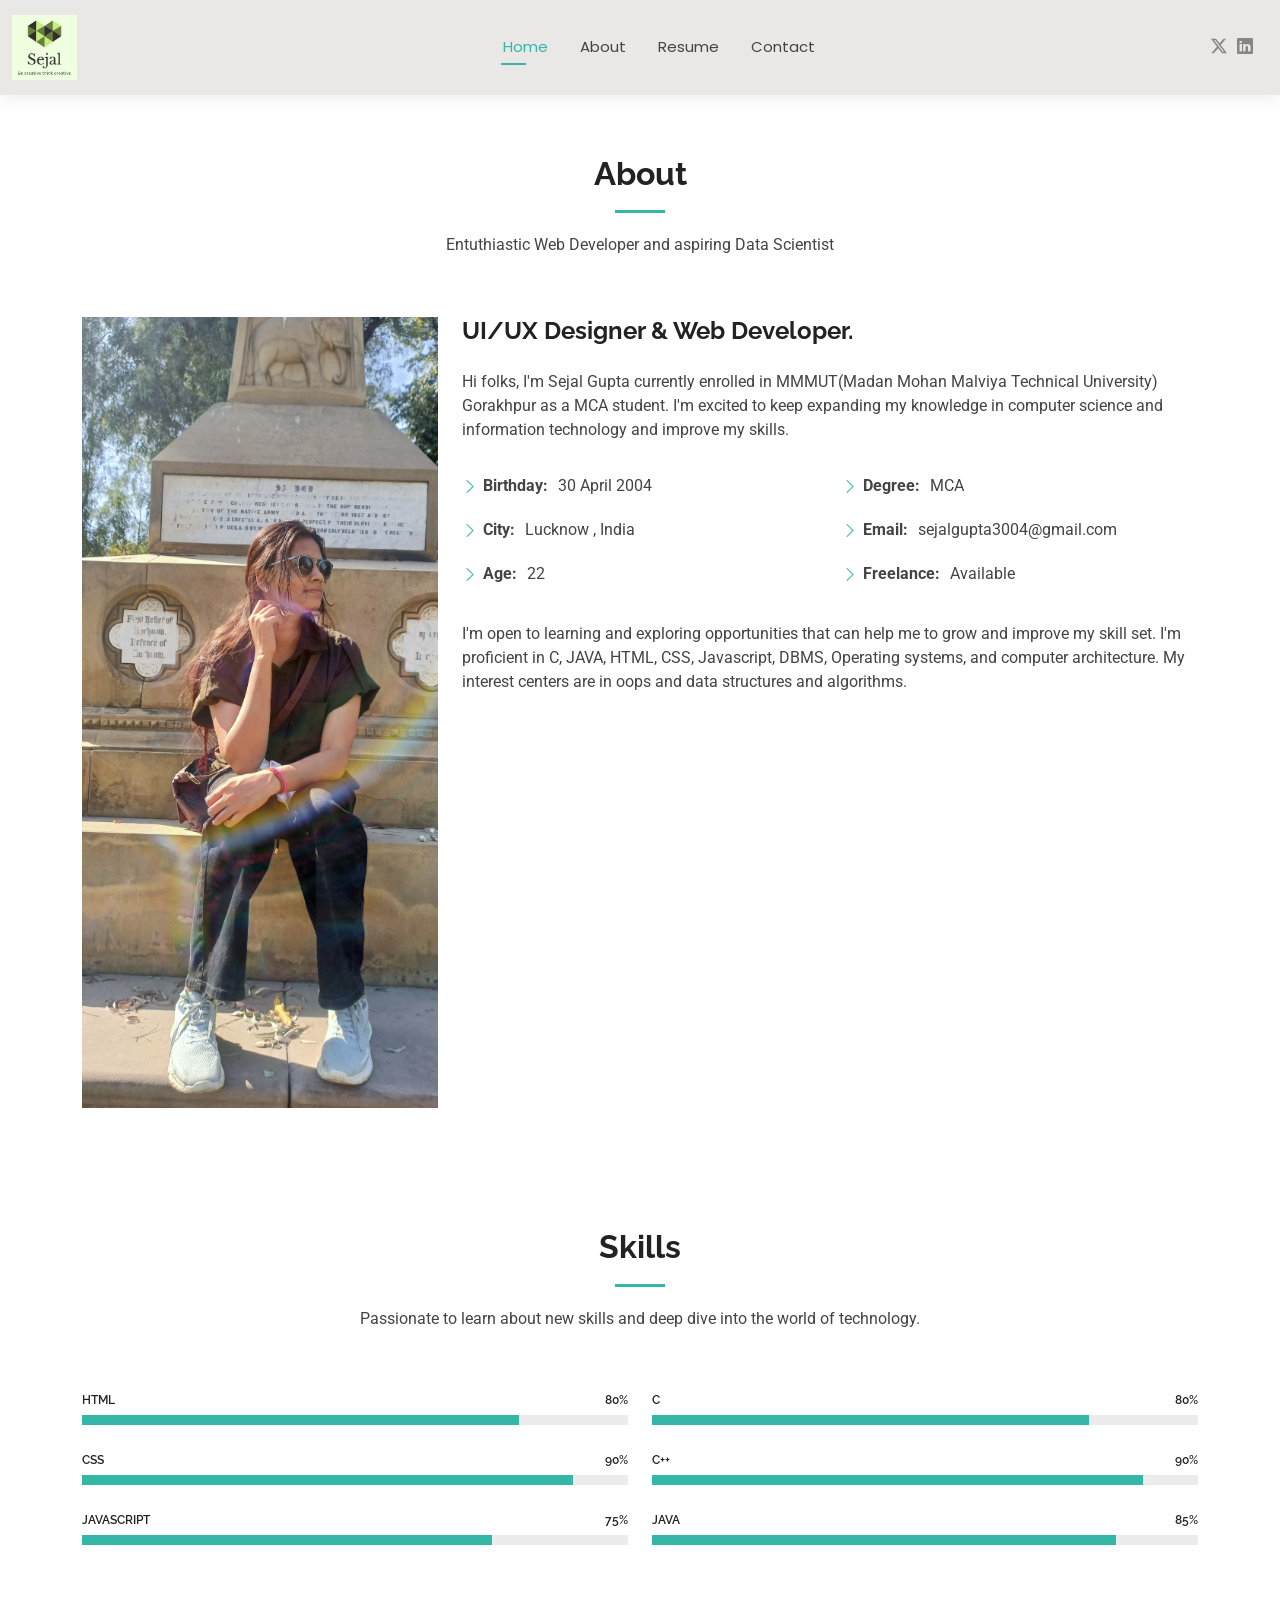
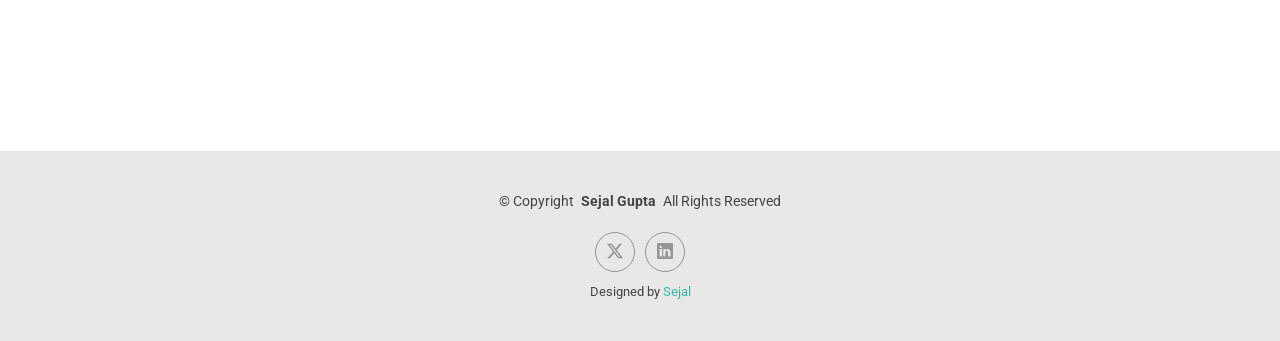
==== about.html @ 352a652d "initialCommit" ====
<!DOCTYPE html>
<html lang="en">

<head>
  <meta charset="utf-8">
  <meta content="width=device-width, initial-scale=1.0" name="viewport">
  <title>Portfolio - Sejal Gupta</title>
  <meta name="description" content="">
  <meta name="keywords" content="">

  <!-- Favicons -->
  <link href="assets/img/favicon.png" rel="icon">
  <link href="assets/img/apple-touch-icon.png" rel="apple-touch-icon">

  <!-- Fonts -->
  <link href="https://fonts.googleapis.com" rel="preconnect">
  <link href="https://fonts.gstatic.com" rel="preconnect" crossorigin>
  <link href="https://fonts.googleapis.com/css2?family=Roboto:ital,wght@0,100;0,300;0,400;0,500;0,700;0,900;1,100;1,300;1,400;1,500;1,700;1,900&family=Poppins:ital,wght@0,100;0,200;0,300;0,400;0,500;0,600;0,700;0,800;0,900;1,100;1,200;1,300;1,400;1,500;1,600;1,700;1,800;1,900&family=Raleway:ital,wght@0,100;0,200;0,300;0,400;0,500;0,600;0,700;0,800;0,900;1,100;1,200;1,300;1,400;1,500;1,600;1,700;1,800;1,900&display=swap" rel="stylesheet">

  <!-- Vendor CSS Files -->
  <link href="assets/vendor/bootstrap/css/bootstrap.min.css" rel="stylesheet">
  <link href="assets/vendor/bootstrap-icons/bootstrap-icons.css" rel="stylesheet">
  <!-- Main CSS File -->
  <link href="assets/css/main.css" rel="stylesheet">


</head>

<body class="about-page">

  <header id="header" class="header d-flex align-items-center light-background sticky-top">
    <div class="container-fluid position-relative d-flex align-items-center justify-content-between">

      <a href="index.html" class="logo d-flex align-items-center me-auto me-xl-0">
        <!-- Uncomment the line below if you also wish to use an image logo -->
        <!-- <img src="assets/img/logo.png" alt=""> -->
        <h1 class="sitename"><img width="75%" src="./assets/img/logo1.png" /></h1>
      </a>

      <nav id="navmenu" class="navmenu">
        <ul>
          <li><a href="index.html" class="active">Home</a></li>
          <li><a href="about.html">About</a></li>
          <li><a href="resume.html">Resume</a></li>
          <!-- <li><a href="portfolio.html">Portfolio</a></li> -->
        
          <li><a href="contact.html">Contact</a></li>
        </ul>
        <i class="mobile-nav-toggle d-xl-none bi bi-list"></i>
      </nav>

      <div class="header-social-links">
        <a href="#" class="twitter"><i class="bi bi-twitter-x"></i></a>
        <a href="#" class="linkedin"><i class="bi bi-linkedin"></i></a>
      </div>

    </div>
  </header>

  <main class="main">

    <!-- About Section -->
    <section id="about" class="about section">

      <!-- Section Title -->
      <div class="container section-title" data-aos="fade-up">
        <h2>About</h2>
        <p>Entuthiastic Web Developer and aspiring Data Scientist</p>
      </div><!-- End Section Title -->

      <div class="container" data-aos="fade-up" data-aos-delay="100">

        <div class="row gy-4 justify-content-center">
          <div class="col-lg-4">
            <img src="assets/img/imgs1.jpeg" class="img-fluid" alt="">
          </div>
          <div class="col-lg-8 content">
            <h2>UI/UX Designer &amp; Web Developer.</h2>
            <p class="py-3">
              Hi folks, I'm Sejal Gupta currently enrolled in MMMUT(Madan Mohan Malviya Technical University) Gorakhpur as a MCA student. I'm excited to keep expanding my knowledge in computer science and information technology and improve my skills. 

            </p>
            <div class="row">
              <div class="col-lg-6">
                <ul>
                  <li><i class="bi bi-chevron-right"></i> <strong>Birthday:</strong> <span>30 April 2004</span></li>
          
                  <li><i class="bi bi-chevron-right"></i> <strong>City:</strong> <span>Lucknow , India</span></li>
                  <li><i class="bi bi-chevron-right"></i> <strong>Age:</strong> <span>22</span></li>
                </ul>
              </div>
              <div class="col-lg-6">
                <ul>
                 
                  <li><i class="bi bi-chevron-right"></i> <strong>Degree:</strong> <span>MCA</span></li>
                  <li><i class="bi bi-chevron-right"></i> <strong>Email:</strong> <span>sejalgupta3004@gmail.com</span></li>
                  <li><i class="bi bi-chevron-right"></i> <strong>Freelance:</strong> <span>Available</span></li>
                </ul>
              </div>
            </div>
            <p class="py-3">
              I'm open to learning and exploring opportunities that can help me to grow and improve my skill set.

I'm proficient in C, JAVA, HTML, CSS, Javascript, DBMS, Operating systems, and computer architecture. My interest centers are in oops and data structures and algorithms.
             
            </p>
          </div>
        </div>

      </div>

    </section><!-- /About Section -->

    <!-- Skills Section -->
    <section id="skills" class="skills section">

      <!-- Section Title -->
      <div class="container section-title" data-aos="fade-up">
        <h2>Skills</h2>
        <p>Passionate to learn about new skills and deep dive into the world of technology.</p>
      </div><!-- End Section Title -->

      <div class="container" data-aos="fade-up" data-aos-delay="100">

        <div class="row skills-content skills-animation">

          <div class="col-lg-6">

            <div class="progress">
              <span class="skill"><span>HTML</span> <i class="val">80%</i></span>
              <div class="progress-bar-wrap">
                <div class="progress-bar" role="progressbar" aria-valuenow="80" aria-valuemin="0" aria-valuemax="100"></div>
              </div>
            </div><!-- End Skills Item -->

            <div class="progress">
              <span class="skill"><span>CSS</span> <i class="val">90%</i></span>
              <div class="progress-bar-wrap">
                <div class="progress-bar" role="progressbar" aria-valuenow="90" aria-valuemin="0" aria-valuemax="100"></div>
              </div>
            </div><!-- End Skills Item -->

            <div class="progress">
              <span class="skill"><span>JavaScript</span> <i class="val">75%</i></span>
              <div class="progress-bar-wrap">
                <div class="progress-bar" role="progressbar" aria-valuenow="75" aria-valuemin="0" aria-valuemax="100"></div>
              </div>
            </div><!-- End Skills Item -->

          </div>

          <div class="col-lg-6">

            <div class="progress">
              <span class="skill"><span>C</span> <i class="val">80%</i></span>
              <div class="progress-bar-wrap">
                <div class="progress-bar" role="progressbar" aria-valuenow="80" aria-valuemin="0" aria-valuemax="100"></div>
              </div>
            </div><!-- End Skills Item -->

            <div class="progress">
              <span class="skill"><span>C++</span> <i class="val">90%</i></span>
              <div class="progress-bar-wrap">
                <div class="progress-bar" role="progressbar" aria-valuenow="90" aria-valuemin="0" aria-valuemax="100"></div>
              </div>
            </div><!-- End Skills Item -->

            <div class="progress">
              <span class="skill"><span>JAVA</span> <i class="val">85%</i></span>
              <div class="progress-bar-wrap">
                <div class="progress-bar" role="progressbar" aria-valuenow="85" aria-valuemin="0" aria-valuemax="100"></div>
              </div>
            </div><!-- End Skills Item -->

          </div>

        </div>

      </div>

    </section><!-- /Skills Section -->

    <!-- Stats Section -->
    <section id="stats" class="stats section">

     

     

    </section><!-- /Stats Section -->
  </main>

  <footer id="footer" class="footer light-background">

    <div class="container">
      <div class="copyright text-center ">
        <p>© <span>Copyright</span> <strong class="px-1 sitename">Sejal Gupta</strong> <span>All Rights Reserved<br></span></p>
      </div>
      <div class="social-links d-flex justify-content-center">
        <a href=""><i class="bi bi-twitter-x"></i></a>
        <a href=""><i class="bi bi-linkedin"></i></a>
      </div>
      <div class="credits">
        <!-- All the links in the footer should remain intact. -->
        <!-- You can delete the links only if you've purchased the pro version. -->
        <!-- Licensing information: https://bootstrapmade.com/license/ -->
        <!-- Purchase the pro version with working PHP/AJAX contact form: [buy-url] -->
        Designed by <a href="#">Sejal</a> 
      </div>
    </div>

  </footer>

  <!-- Scroll Top -->
  <a href="#" id="scroll-top" class="scroll-top d-flex align-items-center justify-content-center"><i class="bi bi-arrow-up-short"></i></a>

  <!-- Preloader -->
  <div id="preloader"></div>

  <!-- Vendor JS Files -->
  <script src="assets/vendor/bootstrap/js/bootstrap.bundle.min.js"></script>
  <script src="assets/vendor/php-email-form/validate.js"></script>
  <script src="assets/vendor/aos/aos.js"></script>
  <script src="assets/vendor/waypoints/noframework.waypoints.js"></script>
  <script src="assets/vendor/purecounter/purecounter_vanilla.js"></script>
  <script src="assets/vendor/swiper/swiper-bundle.min.js"></script>
  <script src="assets/vendor/glightbox/js/glightbox.min.js"></script>
  <script src="assets/vendor/imagesloaded/imagesloaded.pkgd.min.js"></script>
  <script src="assets/vendor/isotope-layout/isotope.pkgd.min.js"></script>

  <!-- Main JS File -->
  <script src="assets/js/main.js"></script>

</body>

</html>
---- assets/css/main.css ----
/*--------------------------------------------------------------
# Font & Color Variables
# Help: https://bootstrapmade.com/color-system/
--------------------------------------------------------------*/
/* Fonts */
:root {
  --default-font: "Roboto",  system-ui, -apple-system, "Segoe UI", Roboto, "Helvetica Neue", Arial, "Noto Sans", "Liberation Sans", sans-serif, "Apple Color Emoji", "Segoe UI Emoji", "Segoe UI Symbol", "Noto Color Emoji";
  --heading-font: "Raleway",  sans-serif;
  --nav-font: "Poppins",  sans-serif;
}

/* Global Colors - The following color variables are used throughout the website. Updating them here will change the color scheme of the entire website */
:root { 
  --background-color: #ffffff; /* Background color for the entire website, including individual sections */
  --default-color: #444444; /* Default color used for the majority of the text content across the entire website */
  --heading-color: #222222; /* Color for headings, subheadings and title throughout the website */
  --accent-color: #34b7a7; /* Accent color that represents your brand on the website. It's used for buttons, links, and other elements that need to stand out */
  --surface-color: #ffffff; /* The surface color is used as a background of boxed elements within sections, such as cards, icon boxes, or other elements that require a visual separation from the global background. */
  --contrast-color: #ffffff; /* Contrast color for text, ensuring readability against backgrounds of accent, heading, or default colors. */
}

/* Nav Menu Colors - The following color variables are used specifically for the navigation menu. They are separate from the global colors to allow for more customization options */
:root {
  --nav-color: #444444;  /* The default color of the main navmenu links */
  --nav-hover-color: #34b7a7; /* Applied to main navmenu links when they are hovered over or active */
  --nav-mobile-background-color: #ffffff; /* Used as the background color for mobile navigation menu */
  --nav-dropdown-background-color: #ffffff; /* Used as the background color for dropdown items that appear when hovering over primary navigation items */
  --nav-dropdown-color: #444444; /* Used for navigation links of the dropdown items in the navigation menu. */
  --nav-dropdown-hover-color: #34b7a7; /* Similar to --nav-hover-color, this color is applied to dropdown navigation links when they are hovered over. */
}

/* Color Presets - These classes override global colors when applied to any section or element, providing reuse of the sam color scheme. */

.light-background {
  --background-color: #e9e8e6;
  --surface-color: #ffffff;
}

.dark-background {
  --background-color: #060606;
  --default-color: #ffffff;
  --heading-color: #ffffff;
  --surface-color: #252525;
  --contrast-color: #ffffff;
}

/* Smooth scroll */
:root {
  scroll-behavior: smooth;
}

/*--------------------------------------------------------------
# General Styling & Shared Classes
--------------------------------------------------------------*/
body {
  color: var(--default-color);
  background-color: var(--background-color);
  font-family: var(--default-font);
}

a {
  color: var(--accent-color);
  text-decoration: none;
  transition: 0.3s;
}

a:hover {
  color: color-mix(in srgb, var(--accent-color), transparent 25%);
  text-decoration: none;
}

h1,
h2,
h3,
h4,
h5,
h6 {
  color: var(--heading-color);
  font-family: var(--heading-font);
}

/* PHP Email Form Messages
------------------------------*/
.php-email-form .error-message {
  display: none;
  background: #df1529;
  color: #ffffff;
  text-align: left;
  padding: 15px;
  margin-bottom: 24px;
  font-weight: 600;
}

.php-email-form .sent-message {
  display: none;
  color: #ffffff;
  background: #059652;
  text-align: center;
  padding: 15px;
  margin-bottom: 24px;
  font-weight: 600;
}

.php-email-form .loading {
  display: none;
  background: var(--surface-color);
  text-align: center;
  padding: 15px;
  margin-bottom: 24px;
}

.php-email-form .loading:before {
  content: "";
  display: inline-block;
  border-radius: 50%;
  width: 24px;
  height: 24px;
  margin: 0 10px -6px 0;
  border: 3px solid var(--accent-color);
  border-top-color: var(--surface-color);
  animation: php-email-form-loading 1s linear infinite;
}

@keyframes php-email-form-loading {
  0% {
    transform: rotate(0deg);
  }

  100% {
    transform: rotate(360deg);
  }
}

/*--------------------------------------------------------------
# Global Header
--------------------------------------------------------------*/
.header {
  color: var(--default-color);
  background-color: var(--background-color);
  padding: 15px 0;
  transition: all 0.5s;
  z-index: 997;
  box-shadow: 0px 0 18px rgba(0, 0, 0, 0.1);
}

.header .logo {
  line-height: 1;
}

.header .logo img {
  max-height: 78px;
  margin-right: 8px;
}

.header .logo h1 {
  font-size: 32px;
  margin: 0;
  font-weight: 300;
  text-transform: uppercase;
  color: var(--heading-color);
}

.header .header-social-links {
  padding-right: 15px;
}

.header .header-social-links a {
  color: color-mix(in srgb, var(--default-color), transparent 40%);
  padding-left: 6px;
  display: inline-block;
  transition: 0.3s;
  font-size: 16px;
}

.header .header-social-links a:hover {
  color: var(--accent-color);
}

.header .header-social-links a i {
  line-height: 0px;
}

@media (max-width: 1200px) {
  .header .logo {
    order: 1;
  }

  .header .header-social-links {
    order: 2;
  }

  .header .navmenu {
    order: 3;
  }
}

/*--------------------------------------------------------------
# Navigation Menu
--------------------------------------------------------------*/
/* Desktop Navigation */
@media (min-width: 1200px) {
  .navmenu {
    padding: 0;
  }

  .navmenu ul {
    margin: 0;
    padding: 0;
    display: flex;
    list-style: none;
    align-items: center;
  }

  .navmenu li {
    position: relative;
  }

  .navmenu>ul>li {
    white-space: nowrap;
    padding: 15px 14px;
  }

  .navmenu>ul>li:last-child {
    padding-right: 0;
  }

  .navmenu a,
  .navmenu a:focus {
    color: var(--nav-color);
    font-size: 15px;
    padding: 0 2px;
    font-family: var(--nav-font);
    font-weight: 400;
    display: flex;
    align-items: center;
    justify-content: space-between;
    white-space: nowrap;
    transition: 0.3s;
    position: relative;
  }

  .navmenu a i,
  .navmenu a:focus i {
    font-size: 12px;
    line-height: 0;
    margin-left: 5px;
    transition: 0.3s;
  }

  .navmenu>ul>li>a:before {
    content: "";
    position: absolute;
    height: 2px;
    bottom: -6px;
    left: 0;
    background-color: var(--nav-hover-color);
    visibility: hidden;
    width: 0px;
    transition: all 0.3s ease-in-out 0s;
  }

  .navmenu a:hover:before,
  .navmenu li:hover>a:before,
  .navmenu .active:before {
    visibility: visible;
    width: 25px;
  }

  .navmenu li:hover>a,
  .navmenu .active,
  .navmenu .active:focus {
    color: var(--nav-hover-color);
  }

  .navmenu .dropdown ul {
    margin: 0;
    padding: 10px 0;
    background: var(--nav-dropdown-background-color);
    display: block;
    position: absolute;
    visibility: hidden;
    left: 14px;
    top: 130%;
    opacity: 0;
    transition: 0.3s;
    border-radius: 4px;
    z-index: 99;
    box-shadow: 0px 0px 30px rgba(0, 0, 0, 0.1);
  }

  .navmenu .dropdown ul li {
    min-width: 200px;
  }

  .navmenu .dropdown ul a {
    padding: 10px 20px;
    font-size: 15px;
    text-transform: none;
    color: var(--nav-dropdown-color);
  }

  .navmenu .dropdown ul a i {
    font-size: 12px;
  }

  .navmenu .dropdown ul a:hover,
  .navmenu .dropdown ul .active:hover,
  .navmenu .dropdown ul li:hover>a {
    color: var(--nav-dropdown-hover-color);
  }

  .navmenu .dropdown:hover>ul {
    opacity: 1;
    top: 100%;
    visibility: visible;
  }

  .navmenu .dropdown .dropdown ul {
    top: 0;
    left: -90%;
    visibility: hidden;
  }

  .navmenu .dropdown .dropdown:hover>ul {
    opacity: 1;
    top: 0;
    left: -100%;
    visibility: visible;
  }
}

/* Mobile Navigation */
@media (max-width: 1199px) {
  .mobile-nav-toggle {
    color: var(--nav-color);
    font-size: 28px;
    line-height: 0;
    margin-right: 10px;
    cursor: pointer;
    transition: color 0.3s;
  }

  .navmenu {
    padding: 0;
    z-index: 9997;
  }

  .navmenu ul {
    display: none;
    list-style: none;
    position: absolute;
    inset: 60px 20px 20px 20px;
    padding: 10px 0;
    margin: 0;
    border-radius: 6px;
    background-color: var(--nav-mobile-background-color);
    border: 1px solid color-mix(in srgb, var(--default-color), transparent 90%);
    box-shadow: none;
    overflow-y: auto;
    transition: 0.3s;
    z-index: 9998;
  }

  .navmenu a,
  .navmenu a:focus {
    color: var(--nav-dropdown-color);
    padding: 10px 20px;
    font-family: var(--nav-font);
    font-size: 17px;
    font-weight: 500;
    display: flex;
    align-items: center;
    justify-content: space-between;
    white-space: nowrap;
    transition: 0.3s;
  }

  .navmenu a i,
  .navmenu a:focus i {
    font-size: 12px;
    line-height: 0;
    margin-left: 5px;
    width: 30px;
    height: 30px;
    display: flex;
    align-items: center;
    justify-content: center;
    border-radius: 50%;
    transition: 0.3s;
    background-color: color-mix(in srgb, var(--accent-color), transparent 90%);
  }

  .navmenu a i:hover,
  .navmenu a:focus i:hover {
    background-color: var(--accent-color);
    color: var(--contrast-color);
  }

  .navmenu a:hover,
  .navmenu .active,
  .navmenu .active:focus {
    color: var(--nav-dropdown-hover-color);
  }

  .navmenu .active i,
  .navmenu .active:focus i {
    background-color: var(--accent-color);
    color: var(--contrast-color);
    transform: rotate(180deg);
  }

  .navmenu .dropdown ul {
    position: static;
    display: none;
    z-index: 99;
    padding: 10px 0;
    margin: 10px 20px;
    background-color: var(--nav-dropdown-background-color);
    transition: all 0.5s ease-in-out;
  }

  .navmenu .dropdown ul ul {
    background-color: rgba(33, 37, 41, 0.1);
  }

  .navmenu .dropdown>.dropdown-active {
    display: block;
    background-color: rgba(33, 37, 41, 0.03);
  }

  .mobile-nav-active {
    overflow: hidden;
  }

  .mobile-nav-active .mobile-nav-toggle {
    color: #fff;
    position: absolute;
    font-size: 32px;
    top: 15px;
    right: 15px;
    margin-right: 0;
    z-index: 9999;
  }

  .mobile-nav-active .navmenu {
    position: fixed;
    overflow: hidden;
    inset: 0;
    background: rgba(33, 37, 41, 0.8);
    transition: 0.3s;
  }

  .mobile-nav-active .navmenu>ul {
    display: block;
  }
}

/*--------------------------------------------------------------
# Global Footer
--------------------------------------------------------------*/
.footer {
  color: var(--default-color);
  background-color: var(--background-color);
  font-size: 14px;
  padding: 40px 0;
  position: relative;
}

.footer .copyright p {
  margin-bottom: 0;
}

.footer .social-links {
  margin-top: 20px;
}

.footer .social-links a {
  display: flex;
  align-items: center;
  justify-content: center;
  width: 40px;
  height: 40px;
  border-radius: 50%;
  border: 1px solid color-mix(in srgb, var(--default-color), transparent 50%);
  font-size: 16px;
  color: color-mix(in srgb, var(--default-color), transparent 50%);
  margin: 0 5px;
  transition: 0.3s;
}

.footer .social-links a:hover {
  color: var(--accent-color);
  border-color: var(--accent-color);
}

.footer .credits {
  margin-top: 10px;
  font-size: 13px;
  text-align: center;
}

/*--------------------------------------------------------------
# Preloader
--------------------------------------------------------------*/
#preloader {
  position: fixed;
  inset: 0;
  z-index: 9999;
  overflow: hidden;
  background-color: var(--background-color);
  transition: all 0.6s ease-out;
  width: 100%;
  height: 100vh;
}

#preloader:before,
#preloader:after {
  content: "";
  position: absolute;
  border: 4px solid var(--accent-color);
  border-radius: 50%;
  animation: animate-preloader 2s cubic-bezier(0, 0.2, 0.8, 1) infinite;
}

#preloader:after {
  animation-delay: -0.5s;
}

@keyframes animate-preloader {
  0% {
    width: 10px;
    height: 10px;
    top: calc(50% - 5px);
    left: calc(50% - 5px);
    opacity: 1;
  }

  100% {
    width: 72px;
    height: 72px;
    top: calc(50% - 36px);
    left: calc(50% - 36px);
    opacity: 0;
  }
}

/*--------------------------------------------------------------
# Scroll Top Button
--------------------------------------------------------------*/
.scroll-top {
  position: fixed;
  visibility: hidden;
  opacity: 0;
  right: 15px;
  bottom: -15px;
  z-index: 99999;
  background-color: var(--accent-color);
  width: 44px;
  height: 44px;
  border-radius: 50px;
  transition: all 0.4s;
}

.scroll-top i {
  font-size: 24px;
  color: var(--contrast-color);
  line-height: 0;
}

.scroll-top:hover {
  background-color: color-mix(in srgb, var(--accent-color), transparent 20%);
  color: var(--contrast-color);
}

.scroll-top.active {
  visibility: visible;
  opacity: 1;
  bottom: 15px;
}

/*--------------------------------------------------------------
# Disable aos animation delay on mobile devices
--------------------------------------------------------------*/
@media screen and (max-width: 768px) {
  [data-aos-delay] {
    transition-delay: 0 !important;
  }
}

/*--------------------------------------------------------------
# Global Page Titles & Breadcrumbs
--------------------------------------------------------------*/
.page-title {
  color: var(--default-color);
  background-color: var(--background-color);
  padding: 25px 0;
  position: relative;
  border-bottom: 1px solid color-mix(in srgb, var(--default-color), transparent 85%);
}

.page-title h1 {
  font-size: 24px;
  font-weight: 400;
}

.page-title .breadcrumbs ol {
  display: flex;
  flex-wrap: wrap;
  list-style: none;
  padding: 0;
  margin: 0;
  font-size: 14px;
  font-weight: 400;
}

.page-title .breadcrumbs ol li+li {
  padding-left: 10px;
}

.page-title .breadcrumbs ol li+li::before {
  content: "/";
  display: inline-block;
  padding-right: 10px;
  color: color-mix(in srgb, var(--default-color), transparent 70%);
}

/*--------------------------------------------------------------
# Global Sections
--------------------------------------------------------------*/
section,
.section {
  color: var(--default-color);
  background-color: var(--background-color);
  padding: 60px 0;
  scroll-margin-top: 100px;
  overflow: clip;
}

@media (max-width: 1199px) {

  section,
  .section {
    scroll-margin-top: 66px;
  }
}

/*--------------------------------------------------------------
# Global Section Titles
--------------------------------------------------------------*/
.section-title {
  text-align: center;
  padding-bottom: 60px;
  position: relative;
}

.section-title h2 {
  font-size: 32px;
  font-weight: 700;
  margin-bottom: 20px;
  padding-bottom: 20px;
  position: relative;
}

.section-title h2:after {
  content: "";
  position: absolute;
  display: block;
  width: 50px;
  height: 3px;
  background: var(--accent-color);
  left: 0;
  right: 0;
  bottom: 0;
  margin: auto;
}

.section-title p {
  margin-bottom: 0;
}

/*--------------------------------------------------------------
# Hero Section
--------------------------------------------------------------*/
.hero {
  width: 100%;
  min-height: calc(100vh - 82px);
  position: relative;
  padding: 80px 0;
  display: flex;
  align-items: center;
  justify-content: center;
}

@media (max-width: 1200px) {
  .hero {
    min-height: calc(100vh - 68px);
  }
}

.hero img {
  position: absolute;
  inset: 0;
  display: block;
  width: 100%;
  height: 100%;
  object-fit: cover;
  z-index: 1;
}

.hero .container {
  position: relative;
  z-index: 3;
}

.hero h2 {
  margin: 0;
  font-size: 42px;
  font-weight: 700;
  color: #e9e8e6;
}

.hero p {
  margin: 10px 0 0 0;
  font-size: 24px;
  color: var(--heading-color);
  color: #e9e8e6;
}

.hero .btn-get-started {
  color: var(--contrast-color);
  background: var(--accent-color);
  font-family: var(--heading-font);
  text-transform: uppercase;
  font-weight: 600;
  font-size: 12px;
  letter-spacing: 1px;
  display: inline-block;
  padding: 12px 40px;
  border-radius: 50px;
  transition: 0.5s;
  margin-top: 30px;
}

.hero .btn-get-started:hover {
  background: color-mix(in srgb, var(--accent-color) 90%, white 20%);
}

@media (max-width: 768px) {
  .hero h2 {
    font-size: 32px;
  }

  .hero p {
    font-size: 18px;
  }
}

/*--------------------------------------------------------------
# About Section
--------------------------------------------------------------*/
.about .content h2 {
  font-weight: 700;
  font-size: 24px;
}

.about .content ul {
  list-style: none;
  padding: 0;
}

.about .content ul li {
  margin-bottom: 20px;
  display: flex;
  align-items: center;
}

.about .content ul strong {
  margin-right: 10px;
}

.about .content ul i {
  font-size: 16px;
  margin-right: 5px;
  color: var(--accent-color);
  line-height: 0;
}

/*--------------------------------------------------------------
# Skills Section
--------------------------------------------------------------*/
.skills .progress {
  height: 60px;
  display: block;
  background: none;
  border-radius: 0;
}

.skills .progress .skill {
  color: var(--heading-color);
  padding: 0;
  margin: 0 0 6px 0;
  text-transform: uppercase;
  display: block;
  font-weight: 600;
  font-family: var(--heading-font);
}

.skills .progress .skill .val {
  float: right;
  font-style: normal;
}

.skills .progress-bar-wrap {
  background: color-mix(in srgb, var(--default-color), transparent 90%);
  height: 10px;
}

.skills .progress-bar {
  width: 1px;
  height: 10px;
  transition: 0.9s;
  background-color: var(--accent-color);
}

/*--------------------------------------------------------------
# Stats Section
--------------------------------------------------------------*/
.stats .stats-item {
  padding: 30px;
  width: 100%;
}

.stats .stats-item span {
  color: var(--heading-color);
  font-size: 48px;
  display: block;
  font-weight: 700;
  margin-bottom: 20px;
  padding-bottom: 20px;
  position: relative;
}

.stats .stats-item span:after {
  content: "";
  position: absolute;
  display: block;
  width: 25px;
  height: 3px;
  background: var(--accent-color);
  left: 0;
  right: 0;
  bottom: 0;
  margin: auto;
}

.stats .stats-item p {
  color: color-mix(in srgb, var(--default-color), transparent 40%);
  padding: 0;
  margin: 0;
  font-family: var(--heading-font);
  font-weight: 500;
}

/*--------------------------------------------------------------
# Testimonials Section
--------------------------------------------------------------*/
.testimonials .section-header {
  margin-bottom: 40px;
}

.testimonials .testimonials-carousel,
.testimonials .testimonials-slider {
  overflow: hidden;
}

.testimonials .testimonial-item {
  text-align: center;
}

.testimonials .testimonial-item .testimonial-img {
  width: 120px;
  border-radius: 50%;
  border: 4px solid var(--background-color);
  margin: 0 auto;
}

.testimonials .testimonial-item h3 {
  font-size: 20px;
  font-weight: bold;
  margin: 10px 0 5px 0;
}

.testimonials .testimonial-item h4 {
  font-size: 14px;
  color: color-mix(in srgb, var(--default-color), transparent 40%);
  margin: 0 0 15px 0;
}

.testimonials .testimonial-item .stars {
  margin-bottom: 15px;
}

.testimonials .testimonial-item .stars i {
  color: #ffc107;
  margin: 0 1px;
}

.testimonials .testimonial-item .quote-icon-left,
.testimonials .testimonial-item .quote-icon-right {
  color: color-mix(in srgb, var(--accent-color), transparent 50%);
  font-size: 26px;
  line-height: 0;
}

.testimonials .testimonial-item .quote-icon-left {
  display: inline-block;
  left: -5px;
  position: relative;
}

.testimonials .testimonial-item .quote-icon-right {
  display: inline-block;
  right: -5px;
  position: relative;
  top: 10px;
  transform: scale(-1, -1);
}

.testimonials .testimonial-item p {
  font-style: italic;
  margin: 0 auto 15px auto;
}

.testimonials .swiper-wrapper {
  height: auto;
}

.testimonials .swiper-pagination {
  margin-top: 20px;
  position: relative;
}

.testimonials .swiper-pagination .swiper-pagination-bullet {
  width: 12px;
  height: 12px;
  opacity: 1;
  background-color: color-mix(in srgb, var(--default-color), transparent 85%);
}

.testimonials .swiper-pagination .swiper-pagination-bullet-active {
  background-color: var(--accent-color);
}

@media (min-width: 992px) {
  .testimonials .testimonial-item p {
    width: 80%;
  }
}

/*--------------------------------------------------------------
# Resume Section
--------------------------------------------------------------*/
.resume .resume-title {
  color: var(--heading-color);
  font-size: 26px;
  font-weight: 700;
  margin-top: 20px;
  margin-bottom: 20px;
}

.resume .resume-item {
  padding: 0 0 20px 20px;
  margin-top: -2px;
  border-left: 2px solid var(--accent-color);
  position: relative;
}

.resume .resume-item h4 {
  line-height: 18px;
  font-size: 18px;
  font-weight: 600;
  text-transform: uppercase;
  color: color-mix(in srgb, var(--default-color), transparent 20%);
  margin-bottom: 10px;
}

.resume .resume-item h5 {
  font-size: 16px;
  padding: 5px 15px;
  display: inline-block;
  font-weight: 600;
  margin-bottom: 10px;
}

.resume .resume-item ul {
  padding-left: 20px;
}

.resume .resume-item ul li {
  padding-bottom: 10px;
}

.resume .resume-item:last-child {
  padding-bottom: 0;
}

.resume .resume-item::before {
  content: "";
  position: absolute;
  width: 16px;
  height: 16px;
  border-radius: 50px;
  left: -9px;
  top: 0;
  background: var(--background-color);
  border: 2px solid var(--accent-color);
}

/*--------------------------------------------------------------
# Services Section
--------------------------------------------------------------*/
.services .service-item {
  background-color: var(--surface-color);
  box-shadow: 0px 5px 90px 0px rgba(0, 0, 0, 0.1);
  height: 100%;
  padding: 60px 30px;
  text-align: center;
  transition: 0.3s;
  border-radius: 5px;
}

.services .service-item .icon {
  margin: 0 auto;
  width: 100px;
  height: 100px;
  display: flex;
  align-items: center;
  justify-content: center;
  transition: ease-in-out 0.3s;
  position: relative;
}

.services .service-item .icon i {
  font-size: 36px;
  transition: 0.5s;
  position: relative;
}

.services .service-item .icon svg {
  position: absolute;
  top: 0;
  left: 0;
}

.services .service-item .icon svg path {
  transition: 0.5s;
  fill: color-mix(in srgb, var(--default-color), transparent 95%);
}

.services .service-item h3 {
  font-weight: 700;
  margin: 10px 0 15px 0;
  font-size: 22px;
}

.services .service-item p {
  line-height: 24px;
  font-size: 14px;
  margin-bottom: 0;
}

.services .service-item:hover {
  box-shadow: 0px 5px 35px 0px rgba(0, 0, 0, 0.1);
}

.services .service-item.item-cyan i {
  color: #0dcaf0;
}

.services .service-item.item-cyan:hover .icon i {
  color: #fff;
}

.services .service-item.item-cyan:hover .icon path {
  fill: #0dcaf0;
}

.services .service-item.item-orange i {
  color: #fd7e14;
}

.services .service-item.item-orange:hover .icon i {
  color: #fff;
}

.services .service-item.item-orange:hover .icon path {
  fill: #fd7e14;
}

.services .service-item.item-teal i {
  color: #20c997;
}

.services .service-item.item-teal:hover .icon i {
  color: #fff;
}

.services .service-item.item-teal:hover .icon path {
  fill: #20c997;
}

.services .service-item.item-red i {
  color: #df1529;
}

.services .service-item.item-red:hover .icon i {
  color: #fff;
}

.services .service-item.item-red:hover .icon path {
  fill: #df1529;
}

.services .service-item.item-indigo i {
  color: #6610f2;
}

.services .service-item.item-indigo:hover .icon i {
  color: #fff;
}

.services .service-item.item-indigo:hover .icon path {
  fill: #6610f2;
}

.services .service-item.item-pink i {
  color: #f3268c;
}

.services .service-item.item-pink:hover .icon i {
  color: #fff;
}

.services .service-item.item-pink:hover .icon path {
  fill: #f3268c;
}

/*--------------------------------------------------------------
# Portfolio Section
--------------------------------------------------------------*/
.portfolio .portfolio-filters {
  padding: 0;
  margin: 0 auto 20px auto;
  list-style: none;
  text-align: center;
}

.portfolio .portfolio-filters li {
  cursor: pointer;
  display: inline-block;
  padding: 8px 20px 10px 20px;
  margin: 0;
  font-size: 15px;
  font-weight: 500;
  line-height: 1;
  margin-bottom: 5px;
  border-radius: 50px;
  transition: all 0.3s ease-in-out;
  font-family: var(--heading-font);
}

.portfolio .portfolio-filters li:hover,
.portfolio .portfolio-filters li.filter-active {
  color: var(--contrast-color);
  background-color: var(--accent-color);
}

.portfolio .portfolio-filters li:first-child {
  margin-left: 0;
}

.portfolio .portfolio-filters li:last-child {
  margin-right: 0;
}

@media (max-width: 575px) {
  .portfolio .portfolio-filters li {
    font-size: 14px;
    margin: 0 0 10px 0;
  }
}

.portfolio .portfolio-item {
  position: relative;
  overflow: hidden;
}

.portfolio .portfolio-item .portfolio-info {
  opacity: 0;
  position: absolute;
  left: 12px;
  right: 12px;
  bottom: -100%;
  z-index: 3;
  transition: all ease-in-out 0.5s;
  background: color-mix(in srgb, var(--surface-color), transparent 10%);
  padding: 15px;
}

.portfolio .portfolio-item .portfolio-info h4 {
  font-size: 18px;
  font-weight: 600;
  padding-right: 50px;
}

.portfolio .portfolio-item .portfolio-info p {
  color: color-mix(in srgb, var(--default-color), transparent 30%);
  font-size: 14px;
  margin-bottom: 0;
  padding-right: 50px;
}

.portfolio .portfolio-item .portfolio-info .preview-link,
.portfolio .portfolio-item .portfolio-info .details-link {
  position: absolute;
  right: 50px;
  font-size: 24px;
  top: calc(50% - 14px);
  color: color-mix(in srgb, var(--default-color), transparent 30%);
  transition: 0.3s;
  line-height: 0;
}

.portfolio .portfolio-item .portfolio-info .preview-link:hover,
.portfolio .portfolio-item .portfolio-info .details-link:hover {
  color: var(--accent-color);
}

.portfolio .portfolio-item .portfolio-info .details-link {
  right: 14px;
  font-size: 28px;
}

.portfolio .portfolio-item:hover .portfolio-info {
  opacity: 1;
  bottom: 0;
}

/*--------------------------------------------------------------
# Portfolio Details Section
--------------------------------------------------------------*/
.portfolio-details .portfolio-details-slider img {
  width: 100%;
}

.portfolio-details .portfolio-details-slider .swiper-pagination {
  margin-top: 20px;
  position: relative;
}

.portfolio-details .portfolio-details-slider .swiper-pagination .swiper-pagination-bullet {
  width: 12px;
  height: 12px;
  background-color: color-mix(in srgb, var(--default-color), transparent 85%);
  opacity: 1;
}

.portfolio-details .portfolio-details-slider .swiper-pagination .swiper-pagination-bullet-active {
  background-color: var(--accent-color);
}

.portfolio-details .portfolio-info {
  background-color: var(--surface-color);
  padding: 30px;
  box-shadow: 0px 0 30px rgba(0, 0, 0, 0.1);
}

.portfolio-details .portfolio-info h3 {
  font-size: 22px;
  font-weight: 700;
  margin-bottom: 20px;
  padding-bottom: 20px;
  border-bottom: 1px solid color-mix(in srgb, var(--default-color), transparent 85%);
}

.portfolio-details .portfolio-info ul {
  list-style: none;
  padding: 0;
  font-size: 15px;
}

.portfolio-details .portfolio-info ul li+li {
  margin-top: 10px;
}

.portfolio-details .portfolio-description {
  padding-top: 30px;
}

.portfolio-details .portfolio-description h2 {
  font-size: 26px;
  font-weight: 700;
  margin-bottom: 20px;
}

.portfolio-details .portfolio-description p {
  padding: 0;
  color: color-mix(in srgb, var(--default-color), transparent 30%);
}

/*--------------------------------------------------------------
# Contact Section
--------------------------------------------------------------*/
.contact .info-wrap {
  background-color: var(--surface-color);
  box-shadow: 0px 0px 20px rgba(0, 0, 0, 0.1);
  padding: 30px;
}

@media (max-width: 575px) {
  .contact .info-wrap {
    padding: 20px;
  }
}

.contact .info-item {
  margin-bottom: 40px;
}

.contact .info-item i {
  font-size: 20px;
  color: var(--accent-color);
  background: color-mix(in srgb, var(--accent-color), transparent 92%);
  width: 44px;
  height: 44px;
  display: flex;
  justify-content: center;
  align-items: center;
  border-radius: 50px;
  transition: all 0.3s ease-in-out;
  margin-right: 15px;
}

.contact .info-item h3 {
  padding: 0;
  font-size: 18px;
  font-weight: 700;
  margin-bottom: 5px;
}

.contact .info-item p {
  padding: 0;
  margin-bottom: 0;
  font-size: 14px;
}

.contact .info-item:hover i {
  background: var(--accent-color);
  color: var(--contrast-color);
}

.contact .php-email-form {
  background-color: var(--surface-color);
  height: 100%;
  padding: 30px;
  box-shadow: 0px 0px 20px rgba(0, 0, 0, 0.1);
}

@media (max-width: 575px) {
  .contact .php-email-form {
    padding: 20px;
  }
}

.contact .php-email-form input[type=text],
.contact .php-email-form input[type=email],
.contact .php-email-form textarea {
  font-size: 14px;
  padding: 10px 15px;
  box-shadow: none;
  border-radius: 0;
  color: var(--default-color);
  background-color: var(--surface-color);
  border-color: color-mix(in srgb, var(--default-color), transparent 80%);
}

.contact .php-email-form input[type=text]:focus,
.contact .php-email-form input[type=email]:focus,
.contact .php-email-form textarea:focus {
  border-color: var(--accent-color);
}

.contact .php-email-form input[type=text]::placeholder,
.contact .php-email-form input[type=email]::placeholder,
.contact .php-email-form textarea::placeholder {
  color: color-mix(in srgb, var(--default-color), transparent 70%);
}

.contact .php-email-form button[type=submit] {
  color: var(--contrast-color);
  background: var(--accent-color);
  border: 0;
  padding: 10px 30px;
  transition: 0.4s;
  border-radius: 50px;
}

.contact .php-email-form button[type=submit]:hover {
  background: color-mix(in srgb, var(--accent-color), transparent 25%);
}

/*--------------------------------------------------------------
# Starter Section Section
--------------------------------------------------------------*/
.starter-section {
  /* Add your styles here */
}
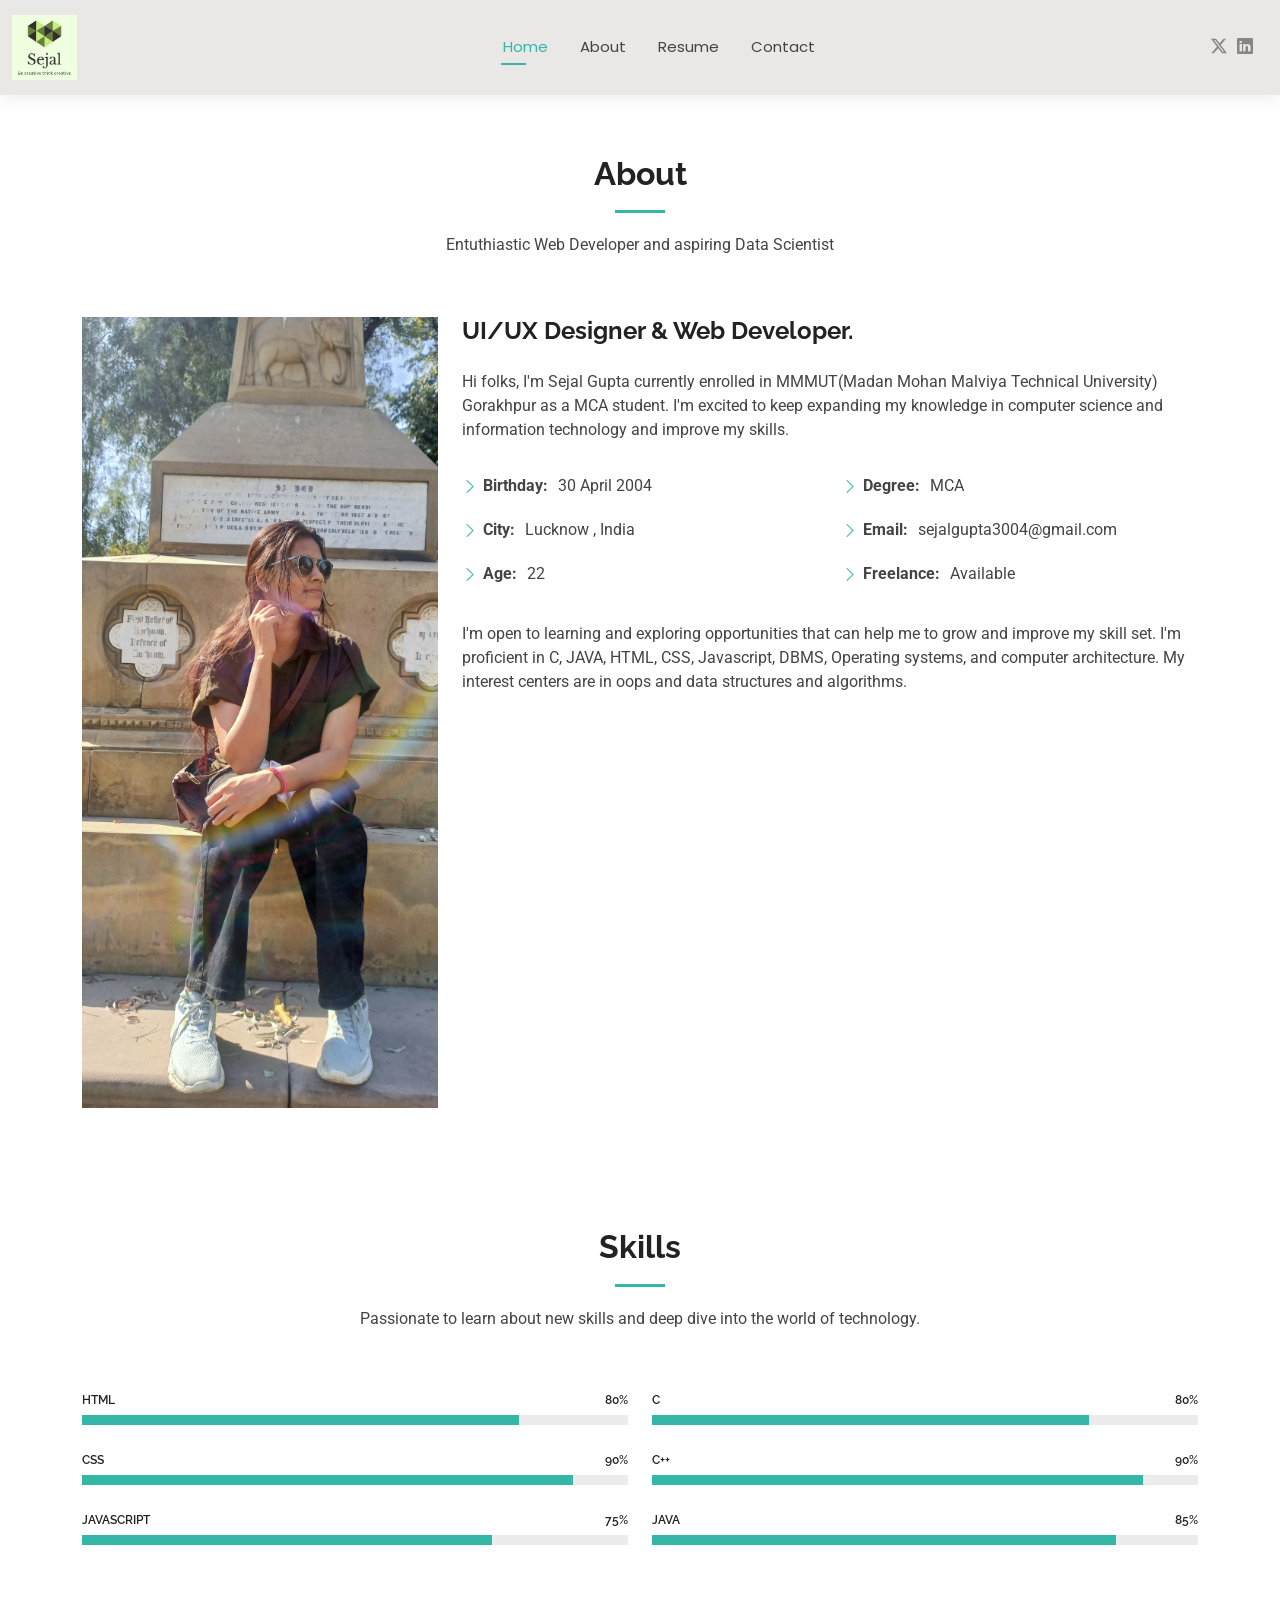
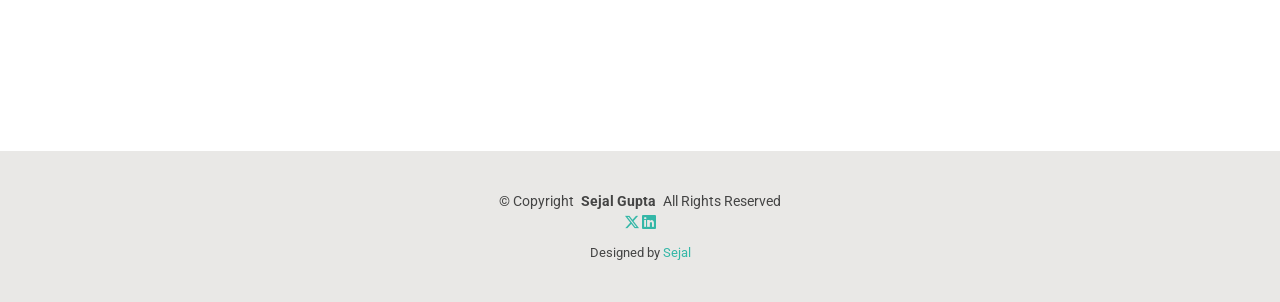
==== commit 453bb4d6: "new link added" ====
--- a/about.html
+++ b/about.html
@@ -9,8 +9,8 @@
   <meta name="keywords" content="">
 
   <!-- Favicons -->
-  <link href="assets/img/favicon.png" rel="icon">
-  <link href="assets/img/apple-touch-icon.png" rel="apple-touch-icon">
+  <!-- <link href="assets/img/favicon.png" rel="icon">
+  <link href="assets/img/apple-touch-icon.png" rel="apple-touch-icon"> -->
 
   <!-- Fonts -->
   <link href="https://fonts.googleapis.com" rel="preconnect">
@@ -43,15 +43,15 @@
           <li><a href="about.html">About</a></li>
           <li><a href="resume.html">Resume</a></li>
           <!-- <li><a href="portfolio.html">Portfolio</a></li> -->
+            <!-- <li><a href="portfolio.html">Portfolio</a></li> -->
         
           <li><a href="contact.html">Contact</a></li>
         </ul>
         <i class="mobile-nav-toggle d-xl-none bi bi-list"></i>
       </nav>
-
       <div class="header-social-links">
-        <a href="#" class="twitter"><i class="bi bi-twitter-x"></i></a>
-        <a href="#" class="linkedin"><i class="bi bi-linkedin"></i></a>
+        <a href="https://x.com/sejalgupta719" class="twitter" target="_blank"><i class="bi bi-twitter-x"></i></a>
+        <a href="https://www.linkedin.com/in/sejal-gupta-96472423a/" target="_blank" class="linkedin"><i class="bi bi-linkedin"></i></a>
       </div>
 
     </div>
@@ -195,16 +195,12 @@
     <div class="container">
       <div class="copyright text-center ">
         <p>© <span>Copyright</span> <strong class="px-1 sitename">Sejal Gupta</strong> <span>All Rights Reserved<br></span></p>
-      </div>
-      <div class="social-links d-flex justify-content-center">
-        <a href=""><i class="bi bi-twitter-x"></i></a>
-        <a href=""><i class="bi bi-linkedin"></i></a>
-      </div>
+        <div class="header-social-links">
+          <a href="https://x.com/sejalgupta719" class="twitter" target="_blank"><i class="bi bi-twitter-x"></i></a>
+          <a href="https://www.linkedin.com/in/sejal-gupta-96472423a/" target="_blank" class="linkedin"><i class="bi bi-linkedin"></i></a>
+        </div>
       <div class="credits">
-        <!-- All the links in the footer should remain intact. -->
-        <!-- You can delete the links only if you've purchased the pro version. -->
-        <!-- Licensing information: https://bootstrapmade.com/license/ -->
-        <!-- Purchase the pro version with working PHP/AJAX contact form: [buy-url] -->
+       
         Designed by <a href="#">Sejal</a> 
       </div>
     </div>
